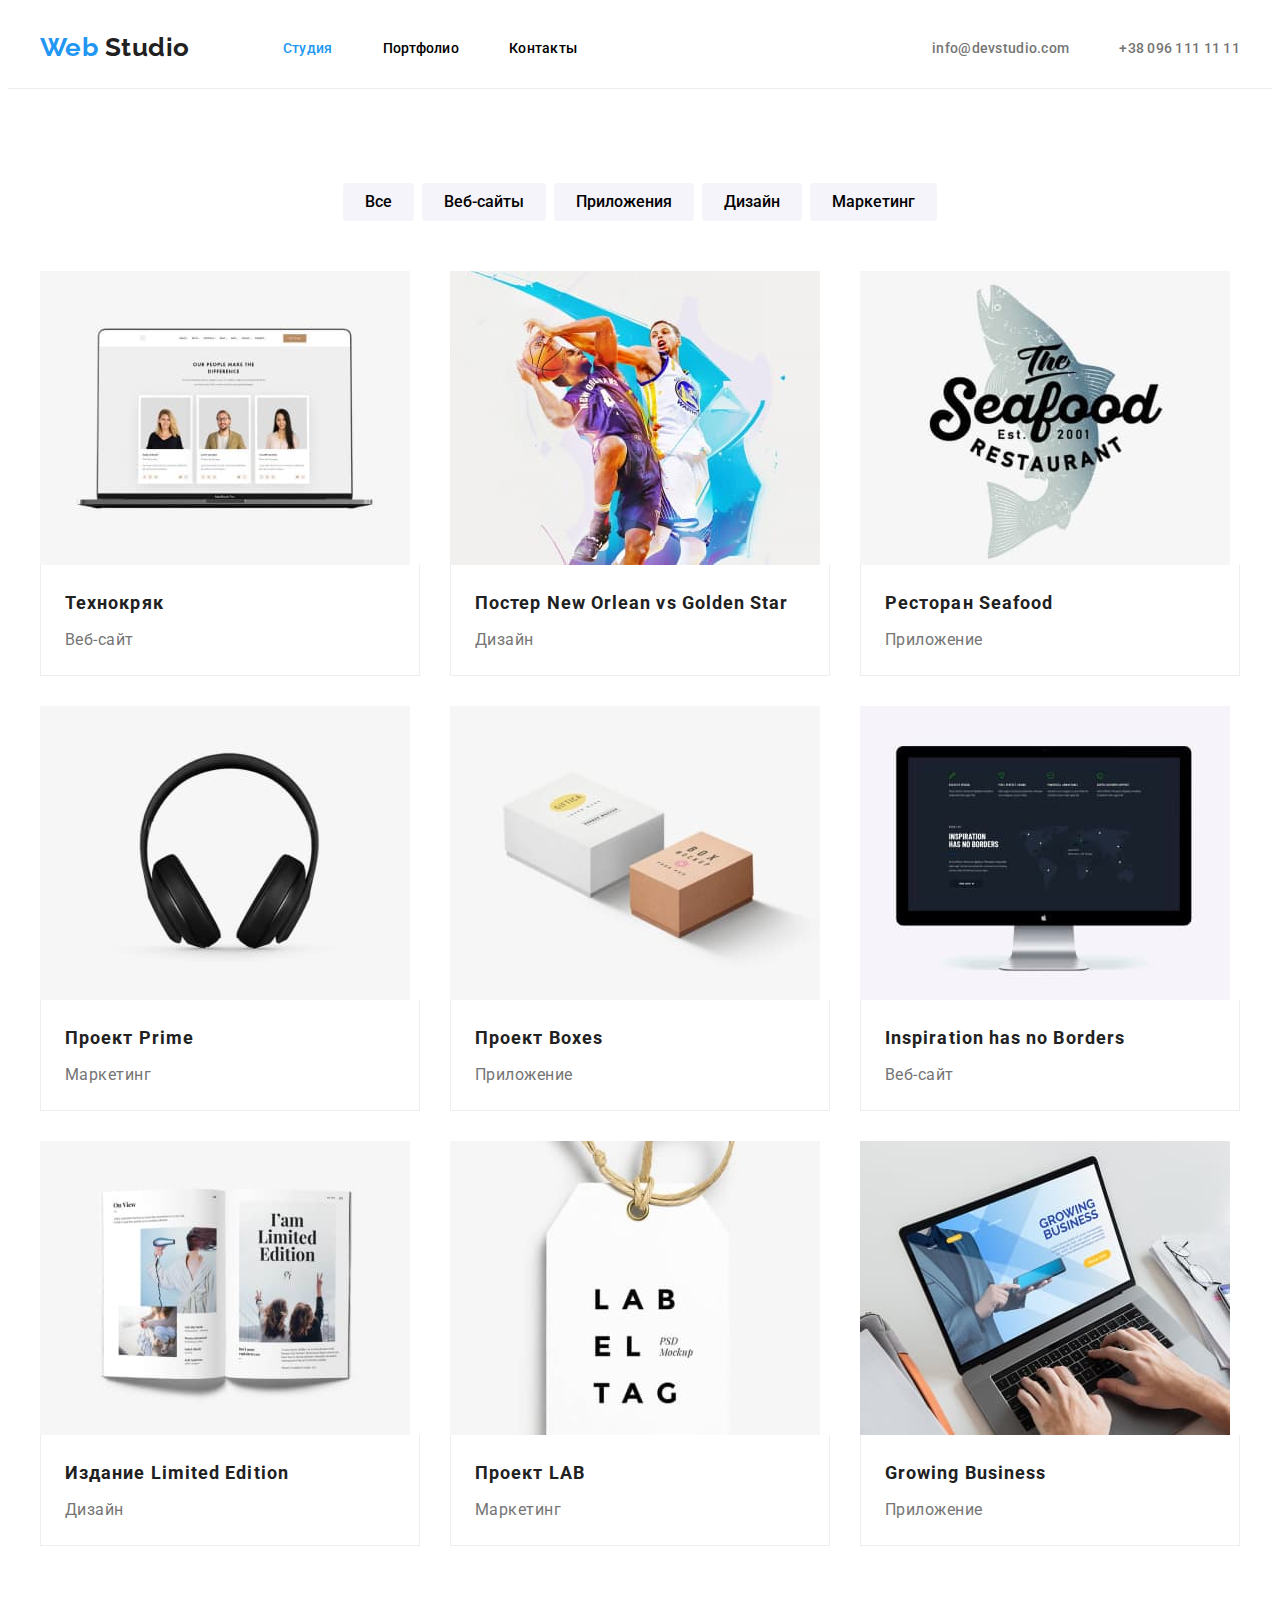
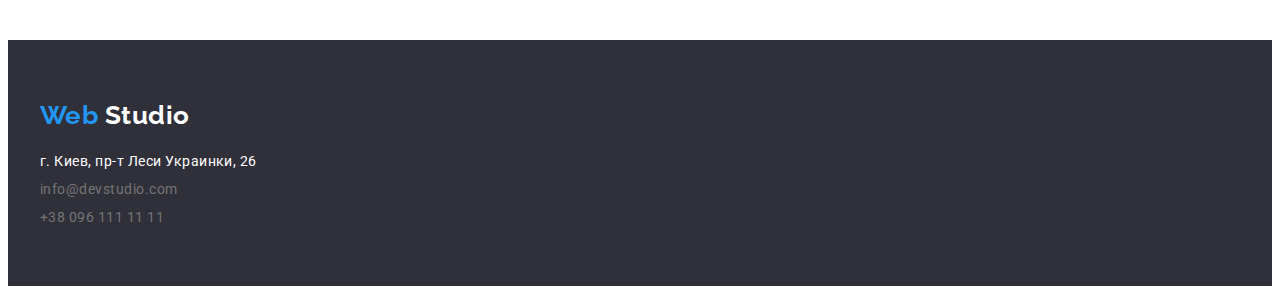
==== portfolio.html @ 1433af14 "style: add position" ====
<!DOCTYPE html>
<html lang="en">
  <head>
    <meta charset="UTF-8" />
    <meta http-equiv="X-UA-Compatible" content="IE=edge" />
    <meta name="viewport" content="width=device-width, initial-scale=1.0" />
    <title>Портфолио</title>
    <link rel="preconnect" href="https://fonts.googleapis.com" />
    <link rel="preconnect" href="https://fonts.gstatic.com" crossorigin />
    <link
      href="https://fonts.googleapis.com/css2?family=Raleway:wght@700&family=Roboto:wght@400;500;700;900&display=swap"
      rel="stylesheet"
    />
    <link
      rel="stylesheet"
      href="https://cdnjs.cloudflare.com/ajax/libs/modern-normalize/1.1.0/modern-normalize.min.css"
      integrity="sha512-wpPYUAdjBVSE4KJnH1VR1HeZfpl1ub8YT/NKx4PuQ5NmX2tKuGu6U/JRp5y+Y8XG2tV+wKQpNHVUX03MfMFn9Q=="
      crossorigin="anonymous"
      referrerpolicy="no-referrer"
    />
    <link rel="stylesheet" href="./css/style.css" />
  </head>
  <body>
    <header class="header">
      <div class="container header-wrap">
        <nav class="nav">
          <a class="logo header-logo link" href="./index.html">
            <span class="accent">Web</span>
            Studio
          </a>

          <ul class="nav-menu-wrap list">
            <li class="nav-menu-item">
              <a class="nav-menu-link link current" href="./index.html">
                Студия
              </a>
            </li>
            <li class="nav-menu-item">
              <a class="nav-menu-link link" href="./portfolio.html">
                Портфолио
              </a>
            </li>
            <li class="nav-menu-item">
              <a class="nav-menu-link link" href="">Контакты</a>
            </li>
          </ul>
        </nav>

        <ul class="header-contact-wrap list">
          <li class="header-contact-item">
            <a
              class="nav-menu-link contact-link link"
              href="mailto:info@devstudio.com"
            >
              info@devstudio.com
            </a>
          </li>
          <li class="header-contact-item">
            <a class="nav-menu-link contact-link link" href="tel:+380961111111">
              +38 096 111 11 11
            </a>
          </li>
        </ul>
      </div>
    </header>
    <!-- /.header -->

    <main class="main">
      <section class="section filter-section">
        <div class="container">
          <h1 hidden>Портфолио</h1>
          <ul class="portfolio-filtr-items list">
            <li class="portfolio-filtr-item">
              <button class="portfolio-filtr-button" type="button">Все</button>
            </li>
            <li class="portfolio-filtr-item">
              <button class="portfolio-filtr-button" type="button">
                Веб-сайты
              </button>
            </li>
            <li class="portfolio-filtr-item">
              <button class="portfolio-filtr-button" type="button">
                Приложения
              </button>
            </li>
            <li class="portfolio-filtr-item">
              <button class="portfolio-filtr-button" type="button">
                Дизайн
              </button>
            </li>
            <li class="portfolio-filtr-item">
              <button class="portfolio-filtr-button" type="button">
                Маркетинг
              </button>
            </li>
          </ul>

          <ul class="portfolio-card-items list">
            <li class="portfolio-card-item">
              <a href="" class="portfolio-card-link link">
                <img
                  src="./images/portfolio/laptop.jpg"
                  alt="ноутбук"
                  width="370"
                  height="294"
                />
                <div class="portfolio-card-wrap">
                  <h2 class="portfolio-card-title">Технокряк</h2>
                  <p class="portfolio-card-content">Веб-сайт</p>
                </div>
              </a>
            </li>
            <li class="portfolio-card-item">
              <a href="" class="portfolio-card-link link">
                <img
                  src="./images/portfolio/basketball.jpg"
                  alt="ноутбук"
                  width="370"
                  height="294"
                />
                <div class="portfolio-card-wrap">
                  <h2 class="portfolio-card-title">
                    Постер New Orlean vs Golden Star
                  </h2>
                  <p class="portfolio-card-content">Дизайн</p>
                </div>
              </a>
            </li>
            <li class="portfolio-card-item">
              <a href="" class="portfolio-card-link link">
                <img
                  src="./images/portfolio/seafood.jpg"
                  alt="ноутбук"
                  width="370"
                  height="294"
                />
                <div class="portfolio-card-wrap">
                  <h2 class="portfolio-card-title">Ресторан Seafood</h2>
                  <p class="portfolio-card-content">Приложение</p>
                </div>
              </a>
            </li>
            <li class="portfolio-card-item">
              <a href="" class="portfolio-card-link link">
                <img
                  src="./images/portfolio/earphones.jpg"
                  alt="ноутбук"
                  width="370"
                  height="294"
                />
                <div class="portfolio-card-wrap">
                  <h2 class="portfolio-card-title">Проект Prime</h2>
                  <p class="portfolio-card-content">Маркетинг</p>
                </div>
              </a>
            </li>
            <li class="portfolio-card-item">
              <a href="" class="portfolio-card-link link">
                <img
                  src="./images/portfolio/boxes.jpg"
                  alt="ноутбук"
                  width="370"
                  height="294"
                />
                <div class="portfolio-card-wrap">
                  <h2 class="portfolio-card-title">Проект Boxes</h2>
                  <p class="portfolio-card-content">Приложение</p>
                </div>
              </a>
            </li>
            <li class="portfolio-card-item">
              <a href="" class="portfolio-card-link link">
                <img
                  src="./images/portfolio/monitor.jpg"
                  alt="ноутбук"
                  width="370"
                  height="294"
                />
                <div class="portfolio-card-wrap">
                  <h2 class="portfolio-card-title">
                    Inspiration has no Borders
                  </h2>
                  <p class="portfolio-card-content">Веб-сайт</p>
                </div>
              </a>
            </li>
            <li class="portfolio-card-item">
              <a href="" class="portfolio-card-link link">
                <img
                  src="./images/portfolio/magazine.jpg"
                  alt="ноутбук"
                  width="370"
                  height="294"
                />
                <div class="portfolio-card-wrap">
                  <h2 class="portfolio-card-title">Издание Limited Edition</h2>
                  <p class="portfolio-card-content">Дизайн</p>
                </div>
              </a>
            </li>
            <li class="portfolio-card-item">
              <a href="" class="portfolio-card-link link">
                <img
                  src="./images/portfolio/labeltag.jpg"
                  alt="ноутбук"
                  width="370"
                  height="294"
                />
                <div class="portfolio-card-wrap">
                  <h2 class="portfolio-card-title">Проект LAB</h2>
                  <p class="portfolio-card-content">Маркетинг</p>
                </div>
              </a>
            </li>
            <li class="portfolio-card-item">
              <a href="" class="portfolio-card-link link">
                <img
                  src="./images/portfolio/growingbusiness.jpg"
                  alt="ноутбук"
                  width="370"
                  height="294"
                />
                <div class="portfolio-card-wrap">
                  <h2 class="portfolio-card-title">Growing Business</h2>
                  <p class="portfolio-card-content">Приложение</p>
                </div>
              </a>
            </li>
          </ul>
        </div>
      </section>
    </main>
    <!-- /.main -->

    <footer class="footer">
      <div class="container">
        <a class="logo footer-logo link" href="./index.html">
          <span class="accent">Web</span>
          Studio
        </a>
        <address>
          <ul class="list">
            <li class="footer-contact-item">
              <a
                class="footer-contact-link adress link"
                href="https://goo.gl/maps/51sRgcLbkEEGanM38"
              >
                г. Киев, пр-т Леси Украинки, 26
              </a>
            </li>
            <li class="footer-contact-item">
              <a
                class="footer-contact-link link"
                href="mailto:info@devstudio.com"
              >
                info@devstudio.com
              </a>
            </li>
            <li class="footer-contact-item">
              <a class="footer-contact-link link" href="tel:+380961111111">
                +38 096 111 11 11
              </a>
            </li>
          </ul>
        </address>
      </div>
    </footer>
    <!-- /.footer -->
  </body>
</html>
---- css/style.css ----
:root {
  --backgraund-first-color: #2f303a;
  --background-second-color: #f5f4fa;
  --white-color: #ffffff;
  --main-text-color: #212121;
  --second-text-color: #757575;
  --accent-color: #2196f3;
  --button-hover: #188ce8;
}

p,
h1,
h2,
h3,
h4,
h5,
h6 {
  margin: 0;
}

ul {
  margin: 0;
  padding: 0;
}
img {
  display: block;
}

body {
  font-family: 'Roboto', sans-serif;
  color: var(--main-text-color);
  letter-spacing: 0.03em;
}

.list {
  list-style: none;
}

.link {
  text-decoration: none;
}

.container {
  width: 1200px;
  padding-left: 15px;
  padding-right: 15px;
  margin-left: auto;
  margin-right: auto;
}
.section {
  padding-top: 94px;
  padding-bottom: 94px;
}

/* HEADER */
.header {
  padding-top: 24px;
  padding-bottom: 25px;
  border-bottom: 1px solid #ececec;
}

.logo {
  font-family: 'Raleway', sans-serif;
  font-weight: 700;
  font-size: 26px;
  line-height: 1.19;
  color: var(--main-text-color);
}

.header-logo {
  margin-right: 93px;
}

.header-wrap {
  display: flex;
  align-items: center;
}

.nav {
  display: flex;
  align-items: center;
}

.nav-menu-wrap {
  display: flex;
}

.nav-menu-item:not(:last-child) {
  margin-right: 50px;
}

.header-contact-wrap {
  display: flex;
  margin-left: auto;
}
.header-contact-item:not(:first-child) {
  margin-left: 50px;
}

.nav-menu-link {
  font-weight: 500;
  font-size: 14px;
  line-height: 1.15;
  letter-spacing: 0.02em;
  color: initial;
}

.nav-menu-link.contact-link {
  color: var(--second-text-color);
}

.nav-menu-link:hover,
.nav-menu-link:focus,
.accent,
.nav-menu-link.current {
  color: var(--accent-color);
}

/* HERO */
.hero {
  background-color: var(--backgraund-first-color);

  padding-top: 200px;
  padding-bottom: 200px;
}

.hero-title {
  font-weight: 900;
  font-size: 44px;
  line-height: 1.36;
  text-align: center;
  letter-spacing: 0.06em;
  color: var(--white-color);
  text-transform: uppercase;

  margin-bottom: 30px;

  max-width: 696px;
  margin-left: auto;
  margin-right: auto;
}

.hero-btn {
  display: block;

  font-family: inherit;
  font-weight: 700;
  font-size: 16px;
  line-height: 1.87;
  letter-spacing: 0.06em;

  cursor: pointer;

  color: var(--white-color);
  background-color: var(--accent-color);
  border: none;
  border-radius: 4px;
  box-shadow: 0px 4px 4px rgba(0, 0, 0, 0.15);
  padding: 10px 32px;

  margin-left: auto;
  margin-right: auto;
}

.hero-btn:hover,
.hero-btn:focus {
  background-color: var(--button-hover);
}

/* ADVANTAGES */
.advantages {
  padding-bottom: 0;
}
.advantages-items {
  display: flex;
  flex-wrap: wrap;

  margin-top: -30px;
  margin-left: -30px;
}

.advantages-item {
  margin-top: 30px;
  margin-left: 30px;

  flex-basis: calc((100% - 120px) / 4);
}
.advantages-item-title {
  font-weight: 700;
  font-size: 14px;
  line-height: 1.14;
  text-transform: uppercase;

  margin-bottom: 10px;
}

.advantages-descr {
  font-size: 14px;
  line-height: 1.71;
  color: var(--second-text-color);
}

/* ABOUT US */
.title {
  font-weight: 700;
  font-size: 36px;
  line-height: 1.16;
  text-align: center;

  margin-bottom: 50px;
}
.about-items {
  display: flex;
  flex-wrap: wrap;

  margin-top: -30px;
  margin-left: -30px;
}
.about-item {
  margin-top: 30px;
  margin-left: 30px;

  flex-basis: calc((100% - 90px) / 3);
}

/* TEAM */
.team {
  background-color: var(--background-second-color);
}
.team-items {
  display: flex;
  flex-wrap: wrap;

  margin-top: -30px;
  margin-left: -30px;
}
.team-item {
  margin-top: 30px;
  margin-left: 30px;
  background-color: var(--white-color);
  box-shadow: 0px 1px 3px rgba(0, 0, 0, 0.12), 0px 1px 1px rgba(0, 0, 0, 0.14),
    0px 2px 1px rgba(0, 0, 0, 0.2);
  border-radius: 0px 0px 4px 4px;

  flex-basis: calc((100% - 120px) / 4);
}

.team-item-wrap {
  padding-top: 30px;
  padding-bottom: 30px;
}

.team-item-title {
  font-weight: 500;
  font-size: 16px;
  line-height: 1.18;
  text-align: center;

  margin-bottom: 10px;
}
.team-item-descr {
  font-size: 16px;
  line-height: 1.18;
  text-align: center;
  color: var(--second-text-color);
}

/* FOOTER */
.footer {
  background-color: var(--backgraund-first-color);

  padding-top: 60px;
  padding-bottom: 60px;
}

.footer-logo {
  color: var(--white-color);

  display: block;
  margin-bottom: 20px;
}
.footer-contact-item:not(:last-child) {
  margin-bottom: 9px;
}
.footer-contact-link {
  font-style: normal;
  font-size: 14px;
  line-height: 1.15;
  color: var(--second-text-color);
}

.footer-contact-link.adress {
  color: var(--white-color);
}

.footer-contact-link:hover,
.footer-contact-link:focus {
  color: var(--accent-color);
}

/* FILTERS */
.portfolio-filtr-items {
  display: flex;
  justify-content: center;

  margin-bottom: 50px;
}

.portfolio-filtr-item:not(:last-child) {
  margin-right: 8px;
}

.portfolio-filtr-button {
  font-family: inherit;
  font-weight: 500;
  font-size: 16px;
  line-height: 1.62;
  background-color: var(--background-second-color);
  border: none;
  cursor: pointer;

  padding: 6px 22px;
  border-radius: 4px;
}

.portfolio-filtr-button:hover,
.portfolio-filtr-button:focus {
  color: var(--white-color);
  background-color: var(--accent-color);
  box-shadow: 0px 3px 1px rgba(0, 0, 0, 0.1), 0px 1px 2px rgba(0, 0, 0, 0.08),
    0px 2px 2px rgba(0, 0, 0, 0.12);
  border-radius: 4px;
}

.portfolio-card-items {
  display: flex;
  flex-wrap: wrap;

  margin-top: -30px;
  margin-left: -30px;
}
.portfolio-card-item {
  margin-top: 30px;
  margin-left: 30px;

  flex-basis: calc((100% - 90px) / 3);
}
.portfolio-card-wrap {
  padding-top: 20px;
  padding-bottom: 20px;

  border: 1px solid #eeeeee;
  border-top: none;
  padding: 20px 24px;
}
.portfolio-card-title {
  font-weight: 700;
  font-size: 18px;
  line-height: 2;
  letter-spacing: 0.06em;
  color: var(--main-text-color);

  margin-bottom: 4px;
}
.portfolio-card-content {
  font-size: 16px;
  line-height: 1.87;
  color: var(--second-text-color);
}
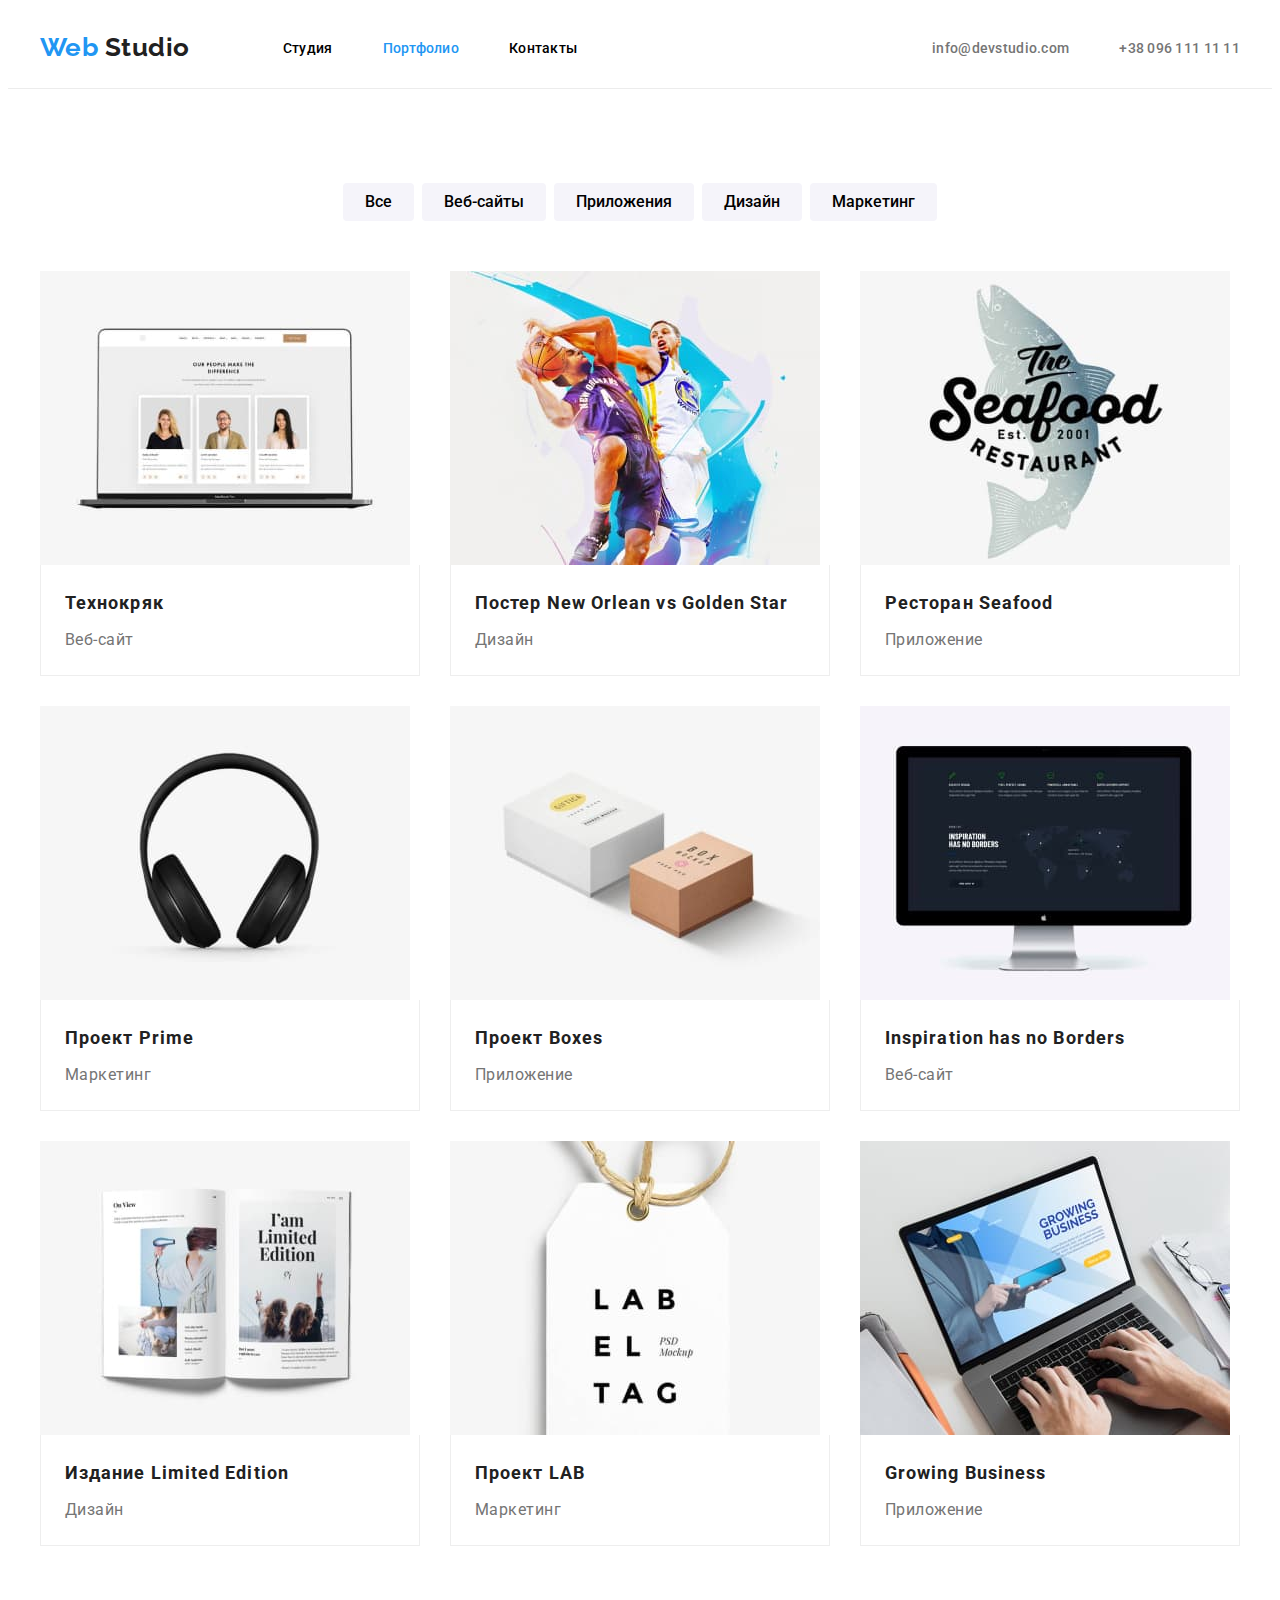
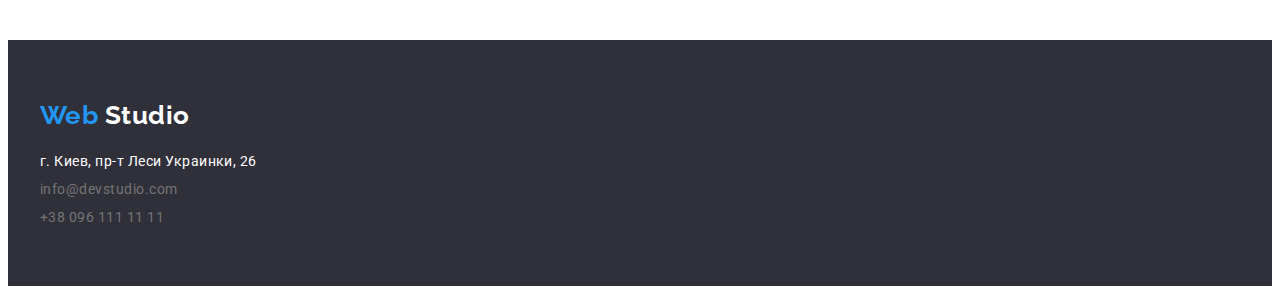
==== commit 8e76af3b: "feat: update header nav" ====
--- a/portfolio.html
+++ b/portfolio.html
@@ -31,12 +31,10 @@
 
           <ul class="nav-menu-wrap list">
             <li class="nav-menu-item">
-              <a class="nav-menu-link link current" href="./index.html">
-                Студия
-              </a>
+              <a class="nav-menu-link link" href="./index.html">Студия</a>
             </li>
             <li class="nav-menu-item">
-              <a class="nav-menu-link link" href="./portfolio.html">
+              <a class="nav-menu-link link current" href="./portfolio.html">
                 Портфолио
               </a>
             </li>
